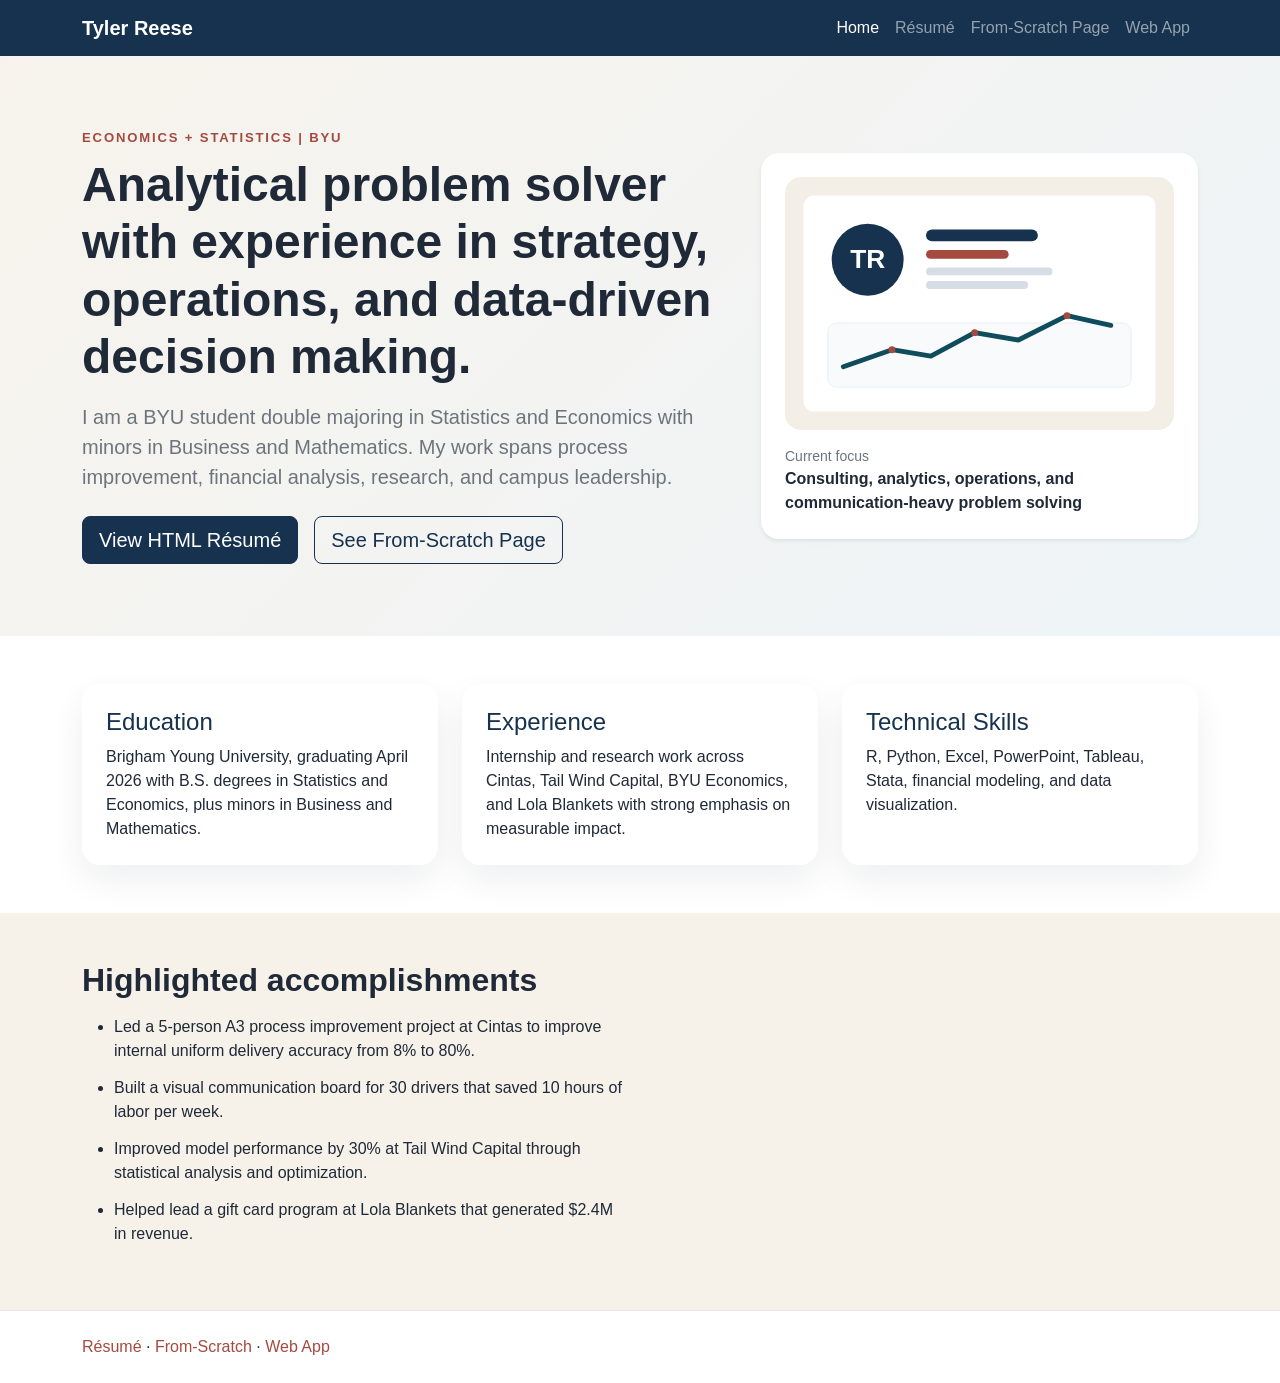
==== html/index.html @ 2161728a "Add files via upload" ====
<!DOCTYPE html>
<html lang="en">
<head>
  <meta charset="UTF-8">
  <meta name="viewport" content="width=device-width, initial-scale=1.0">
  <title>Tyler Reese | Portfolio</title>
  <link rel="preconnect" href="https://cdn.jsdelivr.net">
  <link href="https://cdn.jsdelivr.net/npm/bootstrap@5.3.3/dist/css/bootstrap.min.css" rel="stylesheet">
  <link rel="stylesheet" href="../css/main.css">
</head>
<body>
  <nav class="navbar navbar-expand-lg navbar-dark site-nav sticky-top">
    <div class="container">
      <a class="navbar-brand fw-semibold" href="index.html">Tyler Reese</a>
      <button class="navbar-toggler" type="button" data-bs-toggle="collapse" data-bs-target="#navMenu">
        <span class="navbar-toggler-icon"></span>
      </button>
      <div class="collapse navbar-collapse" id="navMenu">
        <ul class="navbar-nav ms-auto">
          <li class="nav-item"><a class="nav-link active" href="index.html">Home</a></li>
          <li class="nav-item"><a class="nav-link" href="resume.html">Résumé</a></li>
          <li class="nav-item"><a class="nav-link" href="scratch.html">From-Scratch Page</a></li>
          <li class="nav-item"><a class="nav-link" href="app.html">Web App</a></li>
        </ul>
      </div>
    </div>
  </nav>

  <header class="hero-section py-5">
    <div class="container py-4">
      <div class="row align-items-center g-5">
        <div class="col-lg-7">
          <p class="eyebrow mb-2">Economics + Statistics | BYU</p>
          <h1 class="display-5 fw-bold mb-3">Analytical problem solver with experience in strategy, operations, and data-driven decision making.</h1>
          <p class="lead text-secondary mb-4">
            I am a BYU student double majoring in Statistics and Economics with minors in Business and Mathematics.
            My work spans process improvement, financial analysis, research, and campus leadership.
          </p>
          <div class="d-flex flex-wrap gap-3">
            <a class="btn btn-primary btn-lg" href="resume.html">View HTML Résumé</a>
            <a class="btn btn-outline-dark btn-lg" href="scratch.html">See From-Scratch Page</a>
          </div>
        </div>
        <div class="col-lg-5">
          <div class="profile-card shadow-sm">
            <img src="../images/profile-card.svg" class="img-fluid rounded-4 mb-3" alt="Illustrated profile card for Tyler Reese">
            <div class="small text-secondary">Current focus</div>
            <div class="fw-semibold">Consulting, analytics, operations, and communication-heavy problem solving</div>
          </div>
        </div>
      </div>
    </div>
  </header>

  <main>
    <section class="py-5 bg-white">
      <div class="container">
        <div class="row g-4">
          <div class="col-md-4">
            <div class="info-card h-100">
              <h2 class="h4">Education</h2>
              <p class="mb-0">Brigham Young University, graduating April 2026 with B.S. degrees in Statistics and Economics, plus minors in Business and Mathematics.</p>
            </div>
          </div>
          <div class="col-md-4">
            <div class="info-card h-100">
              <h2 class="h4">Experience</h2>
              <p class="mb-0">Internship and research work across Cintas, Tail Wind Capital, BYU Economics, and Lola Blankets with strong emphasis on measurable impact.</p>
            </div>
          </div>
          <div class="col-md-4">
            <div class="info-card h-100">
              <h2 class="h4">Technical Skills</h2>
              <p class="mb-0">R, Python, Excel, PowerPoint, Tableau, Stata, financial modeling, and data visualization.</p>
            </div>
          </div>
        </div>
      </div>
    </section>

    <section class="py-5 section-tint">
      <div class="container">
        <div class="row g-4 align-items-start">
          <div class="col-lg-6">
            <h2 class="fw-bold mb-3">Highlighted accomplishments</h2>
            <ul class="feature-list">
              <li>Led a 5-person A3 process improvement project at Cintas to improve internal uniform delivery accuracy from 8% to 80%.</li>
              <li>Built a visual communication board for 30 drivers that saved 10 hours of labor per week.</li>
              <li>Improved model performance by 30% at Tail Wind Capital through statistical analysis and optimization.</li>
              <li>Helped lead a gift card program at Lola Blankets that generated $2.4M in revenue.</li>
            </ul>
          </div>
        </div>
      </div>
    </section>
  </main>

  <footer class="site-footer py-4">
    <div class="container d-flex flex-column flex-md-row justify-content-between gap-2">
      <div>
        <a href="resume.html">Résumé</a> ·
        <a href="scratch.html">From-Scratch</a> ·
        <a href="app.html">Web App</a>
      </div>
    </div>
  </footer>

  <script src="https://cdn.jsdelivr.net/npm/bootstrap@5.3.3/dist/js/bootstrap.bundle.min.js"></script>
</body>
</html>
---- css/main.css ----
:root {
  --navy: #16324f;
  --accent: #a44a3f;
  --cream: #f6f2ea;
  --ink: #1f2937;
}

body {
  font-family: Arial, Helvetica, sans-serif;
  color: var(--ink);
  background-color: #f8fafc;
}

.site-nav {
  background-color: var(--navy);
}

.hero-section {
  background: linear-gradient(135deg, #f7f3ec 0%, #eef4f8 100%);
}

.eyebrow {
  text-transform: uppercase;
  letter-spacing: 0.14em;
  font-size: 0.82rem;
  color: var(--accent);
  font-weight: 700;
}

.profile-card,
.info-card,
.callout-card,
.toc-card,
.resume-item {
  background: white;
  border-radius: 18px;
  padding: 1.5rem;
  box-shadow: 0 14px 35px rgba(15, 23, 42, 0.07);
}

.info-card h2,
.callout-card h2,
.resume-section h2 {
  color: var(--navy);
}

.section-tint {
  background-color: var(--cream);
}

.feature-list li {
  margin-bottom: 0.8rem;
}

.site-footer {
  background-color: #ffffff;
  border-top: 1px solid #e5e7eb;
}

.site-footer a,
.toc-card a {
  color: var(--accent);
  text-decoration: none;
}

.toc-card a {
  display: block;
  margin-bottom: 0.7rem;
}

.resume-section {
  margin-bottom: 2rem;
}

.resume-section h2 {
  font-size: 1.65rem;
  margin-bottom: 1rem;
}

.resume-header {
  display: flex;
  justify-content: space-between;
  align-items: flex-start;
  gap: 1rem;
  margin-bottom: 0.75rem;
}

.resume-header h3 {
  margin: 0;
  font-size: 1.15rem;
}

.resume-subtitle {
  margin: 0.2rem 0 0;
  color: #6b7280;
}

.resume-date {
  white-space: nowrap;
  font-weight: 700;
  color: var(--accent);
}

.resume-item ul {
  margin-bottom: 0;
}

.btn-primary {
  background-color: var(--navy);
  border-color: var(--navy);
}

.btn-primary:hover,
.btn-primary:focus {
  background-color: #10263d;
  border-color: #10263d;
}

.btn-outline-dark {
  border-color: var(--navy);
  color: var(--navy);
}

@media (max-width: 768px) {
  .resume-header {
    flex-direction: column;
  }
}
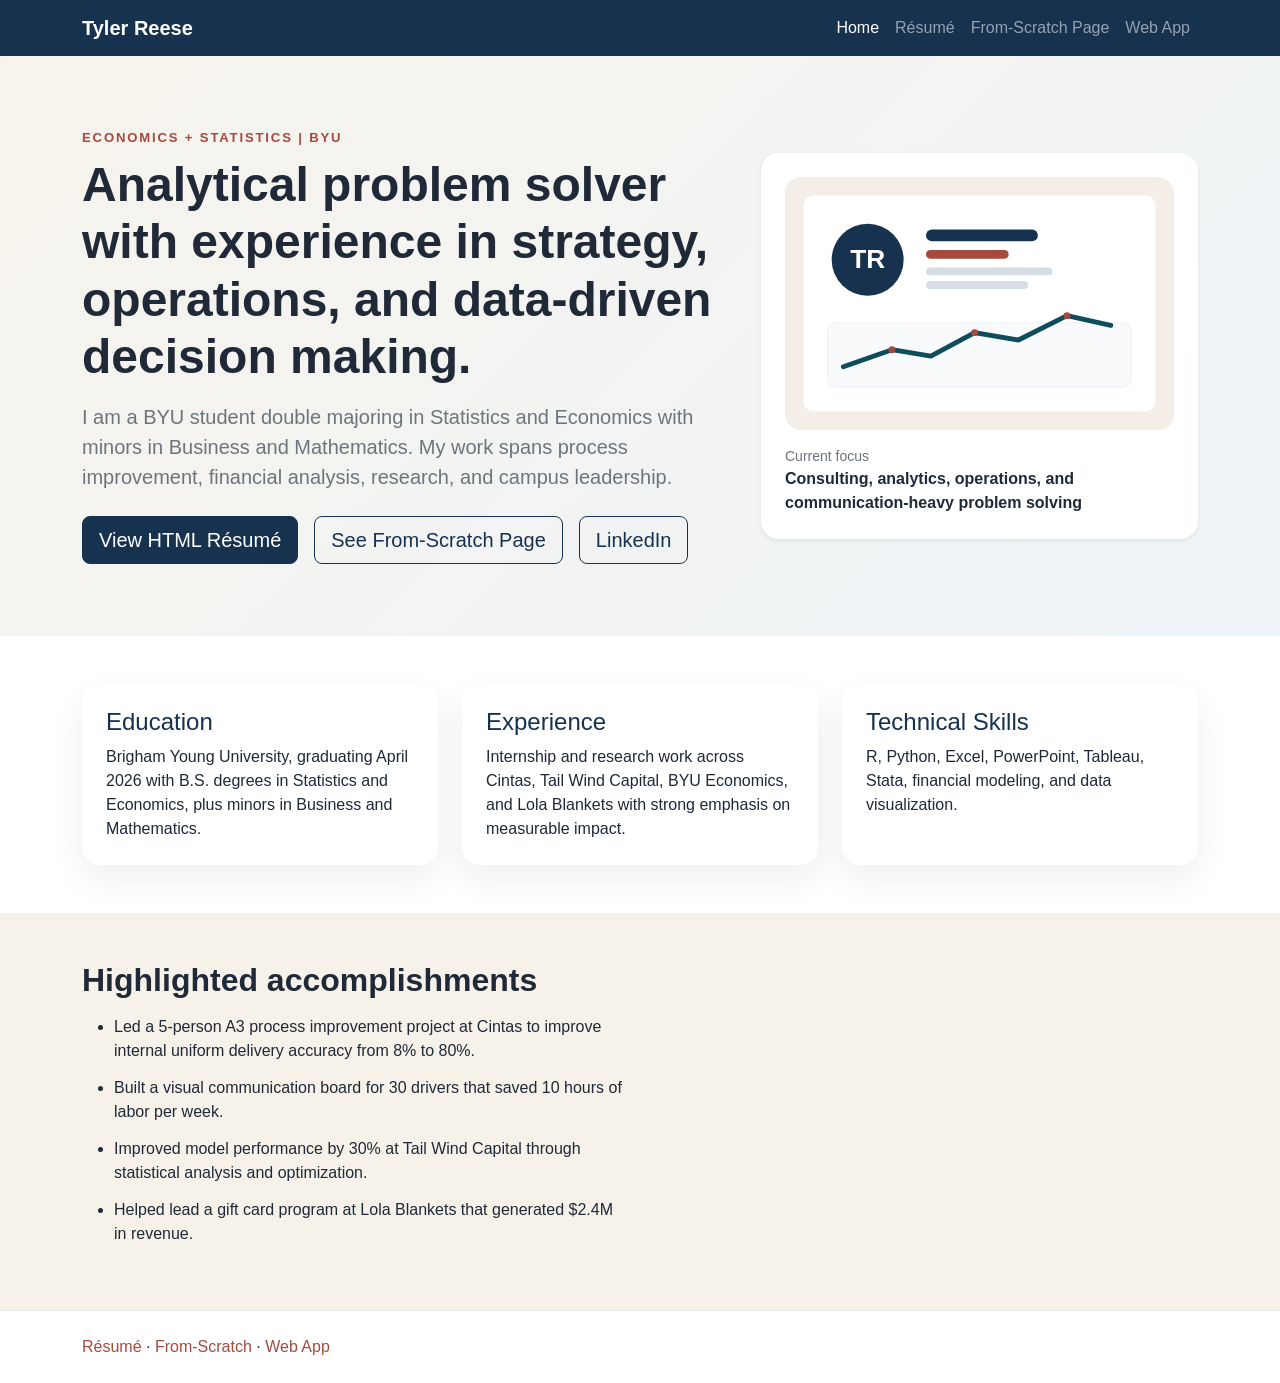
==== commit 7d095407: "Update index.html Add linkedin button" ====
--- a/html/index.html
+++ b/html/index.html
@@ -37,8 +37,9 @@
             My work spans process improvement, financial analysis, research, and campus leadership.
           </p>
           <div class="d-flex flex-wrap gap-3">
-            <a class="btn btn-primary btn-lg" href="resume.html">View HTML Résumé</a>
-            <a class="btn btn-outline-dark btn-lg" href="scratch.html">See From-Scratch Page</a>
+            <a class="btn btn-primary btn-lg" href="html/resume.html">View HTML Résumé</a>
+            <a class="btn btn-outline-dark btn-lg" href="html/scratch.html">See From-Scratch Page</a>
+            <a class="btn btn-outline-dark btn-lg" href="https://www.linkedin.com/in/wtylerreese" target="_blank" rel="noopener noreferrer">LinkedIn</a>
           </div>
         </div>
         <div class="col-lg-5">
